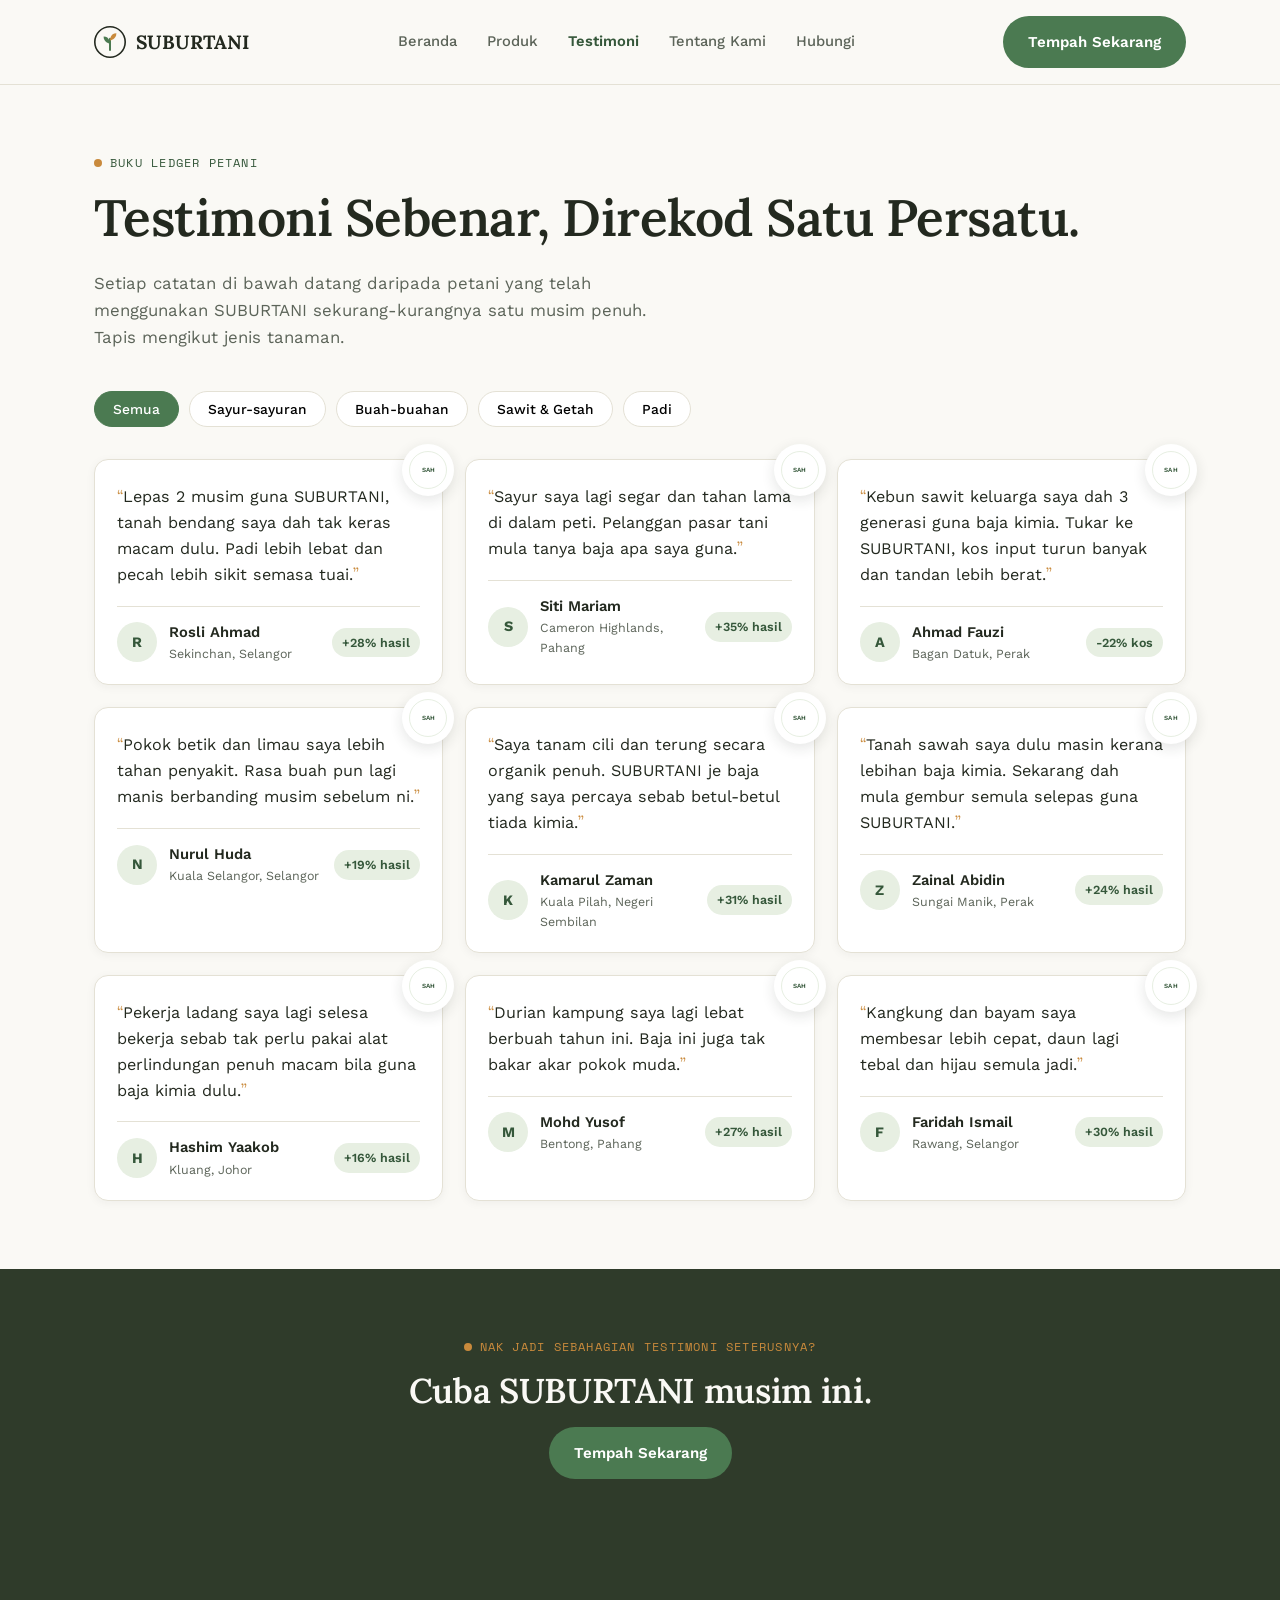
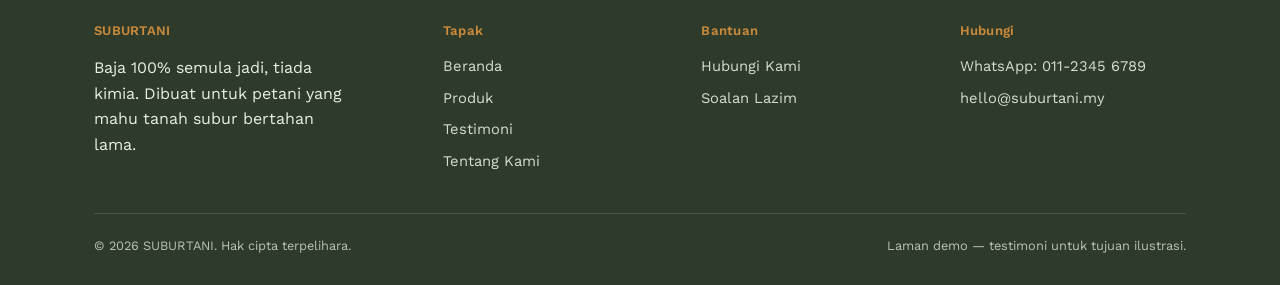
==== testimoni.html @ 47904a4d "Add files via upload" ====
<!DOCTYPE html>
<html lang="ms">
<head>
<meta charset="UTF-8">
<meta name="viewport" content="width=device-width, initial-scale=1.0">
<title>Testimoni Petani — SUBURTANI</title>
<link rel="stylesheet" href="style.css">
</head>
<body>

<header class="site">
  <nav class="nav">
    <a class="logo" href="index.html">
      <svg class="mark" viewBox="0 0 40 40" fill="none">
        <circle cx="20" cy="20" r="19" stroke="#23291F" stroke-width="2"/>
        <path d="M20 30V16" stroke="#4B7A51" stroke-width="2.5" stroke-linecap="round"/>
        <path d="M20 22C20 22 12 21 12 13C20 13 20 22 20 22Z" fill="#4B7A51"/>
        <path d="M20 18C20 18 28 17 28 9C20 9 20 18 20 18Z" fill="#C98A3C"/>
      </svg>
      SUBURTANI
    </a>
    <ul class="nav-links">
      <li><a href="index.html">Beranda</a></li>
      <li><a href="produk.html">Produk</a></li>
      <li><a href="testimoni.html" class="active">Testimoni</a></li>
      <li><a href="tentang-kami.html">Tentang Kami</a></li>
      <li><a href="hubungi.html">Hubungi</a></li>
    </ul>
    <div class="nav-cta">
      <button class="nav-toggle">Menu</button>
      <a href="hubungi.html" class="btn btn-solid">Tempah Sekarang</a>
    </div>
  </nav>
</header>

<section style="padding-bottom:0;">
  <div class="container">
    <p class="eyebrow">Buku Ledger Petani</p>
    <h1>Testimoni Sebenar, Direkod Satu Persatu.</h1>
    <p style="max-width:560px; font-size:1.05rem;">Setiap catatan di bawah datang daripada petani yang telah menggunakan
      SUBURTANI sekurang-kurangnya satu musim penuh. Tapis mengikut jenis tanaman.</p>
  </div>
</section>

<section style="padding-top:24px;">
  <div class="container">
    <div class="filters">
      <button class="filter-btn active" data-filter="semua">Semua</button>
      <button class="filter-btn" data-filter="sayur">Sayur-sayuran</button>
      <button class="filter-btn" data-filter="buah">Buah-buahan</button>
      <button class="filter-btn" data-filter="sawit">Sawit &amp; Getah</button>
      <button class="filter-btn" data-filter="padi">Padi</button>
    </div>

    <div class="grid grid-3">

      <div class="testi-card" data-crop="padi">
        <div class="stamp-badge small">SAH</div>
        <p class="testi-quote">Lepas 2 musim guna SUBURTANI, tanah bendang saya dah tak keras macam dulu. Padi lebih lebat dan pecah lebih sikit semasa tuai.</p>
        <div class="testi-meta">
          <div class="testi-avatar">R</div>
          <div><div class="testi-name">Rosli Ahmad</div><div class="testi-loc">Sekinchan, Selangor</div></div>
          <span class="testi-yield">+28% hasil</span>
        </div>
      </div>

      <div class="testi-card" data-crop="sayur">
        <div class="stamp-badge small">SAH</div>
        <p class="testi-quote">Sayur saya lagi segar dan tahan lama di dalam peti. Pelanggan pasar tani mula tanya baja apa saya guna.</p>
        <div class="testi-meta">
          <div class="testi-avatar">S</div>
          <div><div class="testi-name">Siti Mariam</div><div class="testi-loc">Cameron Highlands, Pahang</div></div>
          <span class="testi-yield">+35% hasil</span>
        </div>
      </div>

      <div class="testi-card" data-crop="sawit">
        <div class="stamp-badge small">SAH</div>
        <p class="testi-quote">Kebun sawit keluarga saya dah 3 generasi guna baja kimia. Tukar ke SUBURTANI, kos input turun banyak dan tandan lebih berat.</p>
        <div class="testi-meta">
          <div class="testi-avatar">A</div>
          <div><div class="testi-name">Ahmad Fauzi</div><div class="testi-loc">Bagan Datuk, Perak</div></div>
          <span class="testi-yield">-22% kos</span>
        </div>
      </div>

      <div class="testi-card" data-crop="buah">
        <div class="stamp-badge small">SAH</div>
        <p class="testi-quote">Pokok betik dan limau saya lebih tahan penyakit. Rasa buah pun lagi manis berbanding musim sebelum ni.</p>
        <div class="testi-meta">
          <div class="testi-avatar">N</div>
          <div><div class="testi-name">Nurul Huda</div><div class="testi-loc">Kuala Selangor, Selangor</div></div>
          <span class="testi-yield">+19% hasil</span>
        </div>
      </div>

      <div class="testi-card" data-crop="sayur">
        <div class="stamp-badge small">SAH</div>
        <p class="testi-quote">Saya tanam cili dan terung secara organik penuh. SUBURTANI je baja yang saya percaya sebab betul-betul tiada kimia.</p>
        <div class="testi-meta">
          <div class="testi-avatar">K</div>
          <div><div class="testi-name">Kamarul Zaman</div><div class="testi-loc">Kuala Pilah, Negeri Sembilan</div></div>
          <span class="testi-yield">+31% hasil</span>
        </div>
      </div>

      <div class="testi-card" data-crop="padi">
        <div class="stamp-badge small">SAH</div>
        <p class="testi-quote">Tanah sawah saya dulu masin kerana lebihan baja kimia. Sekarang dah mula gembur semula selepas guna SUBURTANI.</p>
        <div class="testi-meta">
          <div class="testi-avatar">Z</div>
          <div><div class="testi-name">Zainal Abidin</div><div class="testi-loc">Sungai Manik, Perak</div></div>
          <span class="testi-yield">+24% hasil</span>
        </div>
      </div>

      <div class="testi-card" data-crop="sawit">
        <div class="stamp-badge small">SAH</div>
        <p class="testi-quote">Pekerja ladang saya lagi selesa bekerja sebab tak perlu pakai alat perlindungan penuh macam bila guna baja kimia dulu.</p>
        <div class="testi-meta">
          <div class="testi-avatar">H</div>
          <div><div class="testi-name">Hashim Yaakob</div><div class="testi-loc">Kluang, Johor</div></div>
          <span class="testi-yield">+16% hasil</span>
        </div>
      </div>

      <div class="testi-card" data-crop="buah">
        <div class="stamp-badge small">SAH</div>
        <p class="testi-quote">Durian kampung saya lagi lebat berbuah tahun ini. Baja ini juga tak bakar akar pokok muda.</p>
        <div class="testi-meta">
          <div class="testi-avatar">M</div>
          <div><div class="testi-name">Mohd Yusof</div><div class="testi-loc">Bentong, Pahang</div></div>
          <span class="testi-yield">+27% hasil</span>
        </div>
      </div>

      <div class="testi-card" data-crop="sayur">
        <div class="stamp-badge small">SAH</div>
        <p class="testi-quote">Kangkung dan bayam saya membesar lebih cepat, daun lagi tebal dan hijau semula jadi.</p>
        <div class="testi-meta">
          <div class="testi-avatar">F</div>
          <div><div class="testi-name">Faridah Ismail</div><div class="testi-loc">Rawang, Selangor</div></div>
          <span class="testi-yield">+30% hasil</span>
        </div>
      </div>

    </div>
  </div>
</section>

<section class="bg-soil">
  <div class="container center" style="max-width:640px;">
    <p class="eyebrow" style="color:var(--gold); justify-content:center;">Nak Jadi Sebahagian Testimoni Seterusnya?</p>
    <h2>Cuba SUBURTANI musim ini.</h2>
    <a href="hubungi.html" class="btn btn-solid">Tempah Sekarang</a>
  </div>
</section>

<footer class="site">
  <div class="container">
    <div class="footer-grid">
      <div>
        <h4>SUBURTANI</h4>
        <p style="color:var(--leaf-pale); max-width:260px;">Baja 100% semula jadi, tiada kimia. Dibuat untuk petani yang mahu tanah subur bertahan lama.</p>
      </div>
      <div>
        <h4>Tapak</h4>
        <ul>
          <li><a href="index.html">Beranda</a></li>
          <li><a href="produk.html">Produk</a></li>
          <li><a href="testimoni.html">Testimoni</a></li>
          <li><a href="tentang-kami.html">Tentang Kami</a></li>
        </ul>
      </div>
      <div>
        <h4>Bantuan</h4>
        <ul>
          <li><a href="hubungi.html">Hubungi Kami</a></li>
          <li><a href="hubungi.html">Soalan Lazim</a></li>
        </ul>
      </div>
      <div>
        <h4>Hubungi</h4>
        <ul>
          <li>WhatsApp: 011-2345 6789</li>
          <li>hello@suburtani.my</li>
        </ul>
      </div>
    </div>
    <div class="footer-bottom">
      <span>© 2026 SUBURTANI. Hak cipta terpelihara.</span>
      <span>Laman demo — testimoni untuk tujuan ilustrasi.</span>
    </div>
  </div>
</footer>

<script src="script.js"></script>
</body>
</html>
---- style.css ----
/* =========================================================
   SUBURTANI — Baja 100% Semula Jadi, Tiada Kimia
   Design language: modern, simple, warm-natural (calm, not trendy)
   ========================================================= */

@import url('https://fonts.googleapis.com/css2?family=Lora:wght@500;600;700&family=Space+Mono:wght@400;700&family=Work+Sans:wght@400;500;600;700&display=swap');

:root{
  /* ---- palette: soft neutral paper + natural greens ---- */
  --kraft:        #FAF9F5;   /* page background — warm off-white */
  --kraft-dark:   #F1EFE6;   /* alternating section / card background */
  --kraft-deep:   #E4E1D5;   /* borders, hairlines */
  --ink:          #23291F;   /* primary text */
  --ink-soft:     #5C6459;   /* secondary text */
  --soil:         #2F3B2A;   /* dark section background (footer, CTA) */
  --soil-mid:     #3E4C38;
  --leaf:         #4B7A51;   /* primary green accent */
  --leaf-deep:    #35573A;
  --leaf-pale:    #E7EFE2;
  --stamp:        #A6482F;   /* muted clay — used sparingly for contrast/negative */
  --gold:         #C98A3C;   /* warm ochre — small highlight touches */
  --paper-edge: rgba(35,41,31,0.08);

  --display: 'Lora', serif;
  --body: 'Work Sans', sans-serif;
  --mono: 'Space Mono', monospace;

  --radius: 14px;
  --radius-sm: 10px;
  --container: 1140px;
}

*{ box-sizing: border-box; }
html{ scroll-behavior: smooth; }

body{
  margin:0;
  background: var(--kraft);
  color: var(--ink);
  font-family: var(--body);
  line-height: 1.6;
  -webkit-font-smoothing: antialiased;
}

a{ color: inherit; text-decoration: none; }
img{ max-width:100%; display:block; }
ul{ margin:0; padding:0; list-style:none; }

.container{
  max-width: var(--container);
  margin: 0 auto;
  padding: 0 24px;
}

.eyebrow{
  font-family: var(--mono);
  font-size: 0.76rem;
  letter-spacing: 0.1em;
  text-transform: uppercase;
  color: var(--leaf-deep);
  display:flex;
  align-items:center;
  gap:8px;
  margin-bottom: 14px;
}
.eyebrow::before{
  content:"";
  width:8px; height:8px;
  border-radius:50%;
  background: var(--gold);
  display:inline-block;
}

h1,h2,h3{
  font-family: var(--display);
  font-weight:600;
  color: var(--ink);
  line-height: 1.18;
  letter-spacing: -0.01em;
  margin: 0 0 0.45em;
}
h1{ font-size: clamp(2.1rem, 4.6vw, 3.2rem); font-weight:600; }
h2{ font-size: clamp(1.5rem, 3vw, 2.15rem); }
h3{ font-family: var(--body); font-weight:600; font-size: 1.08rem; color: var(--ink); }

p{ margin: 0 0 1em; color: var(--ink-soft); }

.btn{
  display:inline-flex;
  align-items:center;
  gap:8px;
  font-family: var(--body);
  font-weight:600;
  font-size:0.94rem;
  padding: 13px 24px;
  border-radius: 999px;
  border: 1.5px solid transparent;
  cursor:pointer;
  transition: all .18s ease;
}
.btn-solid{
  background: var(--leaf);
  color: #fff;
}
.btn-solid:hover{ background: var(--leaf-deep); transform: translateY(-1px); }
.btn-outline{
  background: transparent;
  color: var(--ink);
  border-color: var(--kraft-deep);
}
.btn-outline:hover{ border-color: var(--leaf); color: var(--leaf-deep); }

/* ---------------- Header / nav ---------------- */
header.site{
  position: sticky; top:0; z-index: 50;
  background: rgba(250,249,245,0.92);
  backdrop-filter: blur(6px);
  border-bottom: 1px solid var(--kraft-deep);
}
.nav{
  display:flex; align-items:center; justify-content:space-between;
  padding: 16px 24px;
  max-width: var(--container);
  margin: 0 auto;
}
.logo{
  font-family: var(--display);
  font-weight:700;
  font-size: 1.2rem;
  display:flex; align-items:center; gap:10px;
}
.logo .mark{
  width:32px; height:32px; flex:none;
}
.nav-links{
  display:flex; gap:30px;
  font-family: var(--body);
  font-size:0.92rem;
  font-weight:500;
  color: var(--ink-soft);
}
.nav-links a{
  position:relative;
  padding: 4px 0;
  transition: color .15s ease;
}
.nav-links a:hover{ color: var(--ink); }
.nav-links a.active{ color: var(--leaf-deep); font-weight:600; }
.nav-cta{ display:flex; align-items:center; gap:18px; }
.nav-toggle{
  display:none;
  background:none; border:none; cursor:pointer;
  font-family: var(--body); font-size:0.9rem; font-weight:600;
  border:1.5px solid var(--kraft-deep); border-radius:var(--radius-sm); padding:8px 14px;
}

@media (max-width: 860px){
  .nav-links{
    position:absolute; top:100%; left:0; right:0;
    background: var(--kraft);
    flex-direction:column;
    padding: 18px 24px 24px;
    border-bottom: 1px solid var(--kraft-deep);
    display:none;
    gap:16px;
  }
  .nav-links.open{ display:flex; }
  .nav-toggle{ display:inline-flex; }
  .nav-cta .btn{ display:none; }
}

/* ---------------- Badge (verification mark) ---------------- */
.stamp-badge{
  --stamp-color: var(--leaf-deep);
  position: relative;
  width: 108px; height:108px;
  border-radius:50%;
  display:flex; align-items:center; justify-content:center;
  text-align:center;
  font-family: var(--body);
  font-weight:600;
  font-size: 0.68rem;
  letter-spacing:0.03em;
  color: var(--stamp-color);
  background: #fff;
  box-shadow: 0 6px 20px rgba(35,41,31,0.1);
  flex:none;
}
.stamp-badge::before{
  content:"";
  position:absolute; inset:7px;
  border: 1.5px solid var(--leaf-pale);
  border-radius: 50%;
}
.stamp-badge.small{ width:60px; height:60px; font-size:0.5rem; box-shadow: 0 4px 14px rgba(35,41,31,0.12); }

/* ---------------- Ledger stats strip ---------------- */
.ledger{
  background: var(--soil);
  color: var(--kraft);
  padding: 36px 0;
}
.ledger .container{
  display:flex; flex-wrap:wrap; gap: 28px 48px;
  justify-content:space-between;
}
.ledger-item{ font-family: var(--body); }
.ledger-item .num{
  font-family: var(--display);
  font-size: 1.9rem; font-weight:700; color: #fff;
  display:block;
}
.ledger-item .label{
  font-size:0.78rem; letter-spacing:0.03em;
  color: var(--leaf-pale);
  opacity:0.85;
}

/* ---------------- Sections ---------------- */
section{ padding: 68px 0; }
.section-head{ max-width: 620px; margin-bottom: 40px; }

.torn-divider{
  height: 1px;
  background: var(--kraft-deep);
}

/* ---------------- Cards ---------------- */
.grid{ display:grid; gap: 22px; }
.grid-3{ grid-template-columns: repeat(3,1fr); }
.grid-2{ grid-template-columns: repeat(2,1fr); }
@media (max-width: 900px){
  .grid-3, .grid-2{ grid-template-columns: 1fr; }
}

.card{
  background: #fff;
  border: 1px solid var(--kraft-deep);
  border-radius: var(--radius);
  padding: 28px;
  position:relative;
}

.testi-card{
  background: #fff;
  border: 1px solid var(--kraft-deep);
  border-radius: var(--radius);
  padding: 24px 22px 20px;
  position:relative;
  box-shadow: 0 2px 10px rgba(35,41,31,0.05);
}
.testi-card .stamp-badge{
  position:absolute; top:-16px; right:-12px;
  width:52px; height:52px; font-size:0.4rem;
}
.testi-quote{
  font-family: var(--body);
  font-size:1.01rem;
  color: var(--ink);
  margin-bottom: 18px;
}
.testi-quote::before{ content:"“"; color: var(--gold); font-family: var(--display); }
.testi-quote::after{ content:"”"; color: var(--gold); font-family: var(--display); }
.testi-meta{
  display:flex; align-items:center; gap:12px;
  border-top: 1px solid var(--kraft-deep);
  padding-top: 14px;
}
.testi-avatar{
  width:40px; height:40px; border-radius:50%;
  background: var(--leaf-pale);
  color: var(--leaf-deep); font-family:var(--body); font-weight:700; font-size:0.9rem;
  display:flex; align-items:center; justify-content:center;
  flex:none;
}
.testi-name{ font-weight:600; font-size:0.92rem; }
.testi-loc{ font-family: var(--body); font-size:0.78rem; color: var(--ink-soft); }
.testi-yield{
  margin-left:auto;
  font-family: var(--body);
  font-weight:600;
  font-size:0.78rem;
  background: var(--leaf-pale);
  color: var(--leaf-deep);
  padding: 5px 10px;
  border-radius: 999px;
  white-space:nowrap;
}

/* ---------------- Comparison table ---------------- */
.compare{
  width:100%;
  border-collapse: separate;
  border-spacing: 0;
  font-family: var(--body);
  font-size: 0.92rem;
  background:#fff;
  border-radius: var(--radius);
  overflow:hidden;
  border: 1px solid var(--kraft-deep);
}
.compare th, .compare td{
  border-bottom: 1px solid var(--kraft-deep);
  padding: 14px 16px;
  text-align:left;
  vertical-align:top;
}
.compare tbody tr:last-child td{ border-bottom:none; }
.compare thead th{
  background: var(--kraft-dark);
  color: var(--ink);
  font-weight:600;
  font-size:0.8rem;
  border-bottom: 1px solid var(--kraft-deep);
}
.compare td.good{ color: var(--leaf-deep); font-weight:500; }
.compare td.bad{ color: var(--stamp); font-weight:500; }

/* ---------------- Steps ---------------- */
.steps{ counter-reset: step; display:flex; flex-direction:column; gap:0; }
.step{
  display:grid; grid-template-columns: 52px 1fr;
  gap: 20px;
  padding: 22px 0;
  border-bottom: 1px solid var(--kraft-deep);
}
.step:last-child{ border-bottom:none; }
.step-num{
  counter-increment: step;
  font-family: var(--display);
  font-weight:700;
  font-size: 1.15rem;
  color: var(--leaf-deep);
  background: var(--leaf-pale);
  width:48px; height:48px;
  border-radius:50%;
  display:flex; align-items:center; justify-content:center;
}
.step-num::before{ content: counter(step); }

/* ---------------- Filter tabs ---------------- */
.filters{ display:flex; flex-wrap:wrap; gap:10px; margin-bottom: 32px; }
.filter-btn{
  font-family: var(--body);
  font-weight:500;
  font-size:0.86rem;
  padding: 9px 18px;
  border: 1.5px solid var(--kraft-deep);
  border-radius: 999px;
  background: #fff;
  cursor:pointer;
  transition: all .15s ease;
}
.filter-btn.active{ background: var(--leaf); color:#fff; border-color: var(--leaf); }

/* ---------------- Footer ---------------- */
footer.site{
  background: var(--soil);
  color: var(--kraft);
  padding: 56px 0 28px;
}
footer.site a{ transition: color .15s ease; }
footer.site a:hover{ color: var(--gold); }
.footer-grid{
  display:grid; grid-template-columns: 1.4fr 1fr 1fr 1fr; gap: 32px;
  padding-bottom: 32px;
  border-bottom: 1px solid rgba(250,249,245,0.14);
}
@media (max-width: 760px){ .footer-grid{ grid-template-columns: 1fr 1fr; } }
.footer-grid h4{
  font-family: var(--body);
  font-size:0.82rem; font-weight:600; letter-spacing:0.02em;
  color: var(--gold);
  margin-bottom: 14px;
}
.footer-grid li{ margin-bottom:8px; font-size:0.92rem; color: var(--leaf-pale); opacity:0.9; }
.footer-bottom{
  padding-top: 22px;
  display:flex; justify-content:space-between; flex-wrap:wrap; gap:10px;
  font-family: var(--body); font-size:0.8rem; color: var(--leaf-pale); opacity:0.75;
}

/* ---------------- Utility ---------------- */
.center{ text-align:center; margin-left:auto; margin-right:auto; }
.mt-40{ margin-top:40px; }
.bg-soil{ background: var(--soil); color: var(--kraft); }
.bg-soil h2, .bg-soil h1{ color: var(--kraft); }
.bg-soil p{ color: var(--leaf-pale); }

.hero{
  padding-top: 56px;
  position:relative;
  overflow:hidden;
}
.hero-grid{
  display:grid;
  grid-template-columns: 1.1fr 0.9fr;
  gap: 44px;
  align-items:center;
}
@media (max-width: 900px){
  .hero-grid{ grid-template-columns: 1fr; }
}
.hero-art{ position:relative; }
.hero-art .stamp-badge{
  position:absolute;
  top: -6px; right: 6px;
  width:96px; height:96px;
}

.accordion-item{
  border-bottom: 1px solid var(--kraft-deep);
}
.accordion-q{
  width:100%;
  text-align:left;
  background:none; border:none;
  padding: 18px 0;
  font-family: var(--body);
  font-weight:600;
  font-size: 1rem;
  cursor:pointer;
  display:flex; justify-content:space-between; align-items:center;
  color: var(--ink);
}
.accordion-a{
  max-height:0;
  overflow:hidden;
  transition: max-height .25s ease;
}
.accordion-a p{ padding-bottom: 18px; }
.accordion-item.open .accordion-a{ max-height: 300px; }
.accordion-icon{ font-family: var(--body); font-weight:600; font-size:1.2rem; color: var(--leaf-deep); }
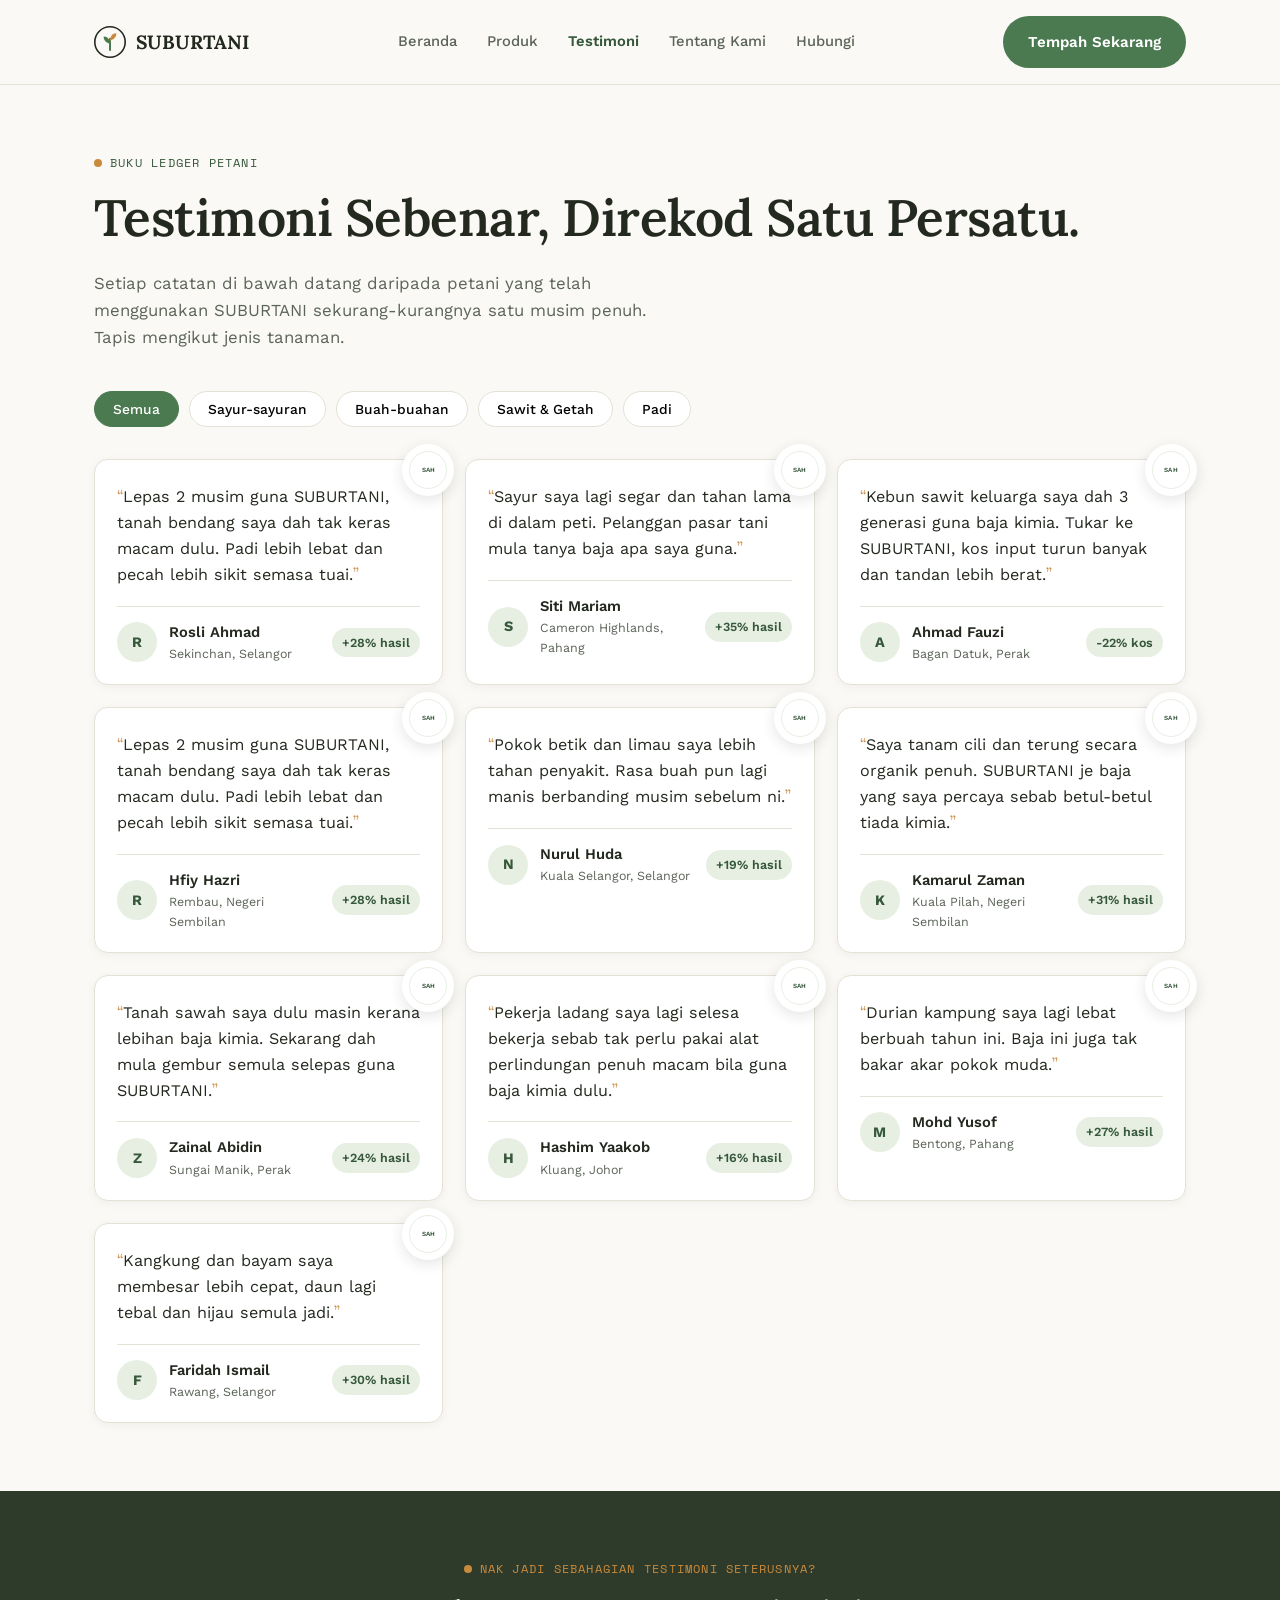
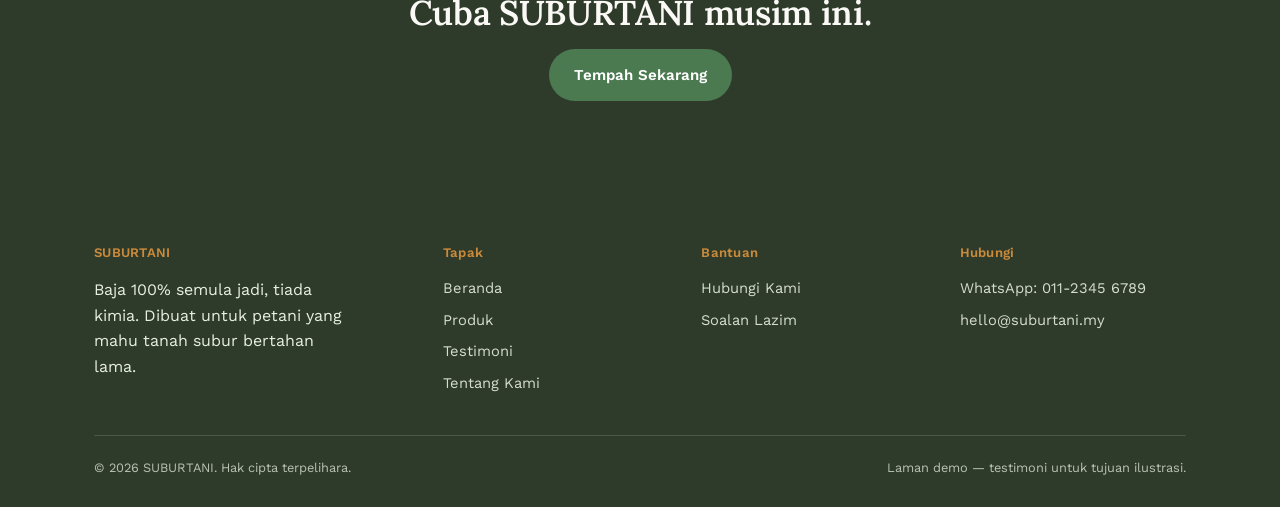
==== commit 06b1b809: "Update testimoni.html" ====
--- a/testimoni.html
+++ b/testimoni.html
@@ -84,6 +84,16 @@
         </div>
       </div>
 
+      <div class="testi-card" data-crop="padi">
+        <div class="stamp-badge small">SAH</div>
+        <p class="testi-quote">Lepas 2 musim guna SUBURTANI, tanah bendang saya dah tak keras macam dulu. Padi lebih lebat dan pecah lebih sikit semasa tuai.</p>
+        <div class="testi-meta">
+          <div class="testi-avatar">R</div>
+          <div><div class="testi-name">Hfiy Hazri</div><div class="testi-loc">Rembau, Negeri Sembilan</div></div>
+          <span class="testi-yield">+28% hasil</span>
+        </div>
+      </div>
+
       <div class="testi-card" data-crop="buah">
         <div class="stamp-badge small">SAH</div>
         <p class="testi-quote">Pokok betik dan limau saya lebih tahan penyakit. Rasa buah pun lagi manis berbanding musim sebelum ni.</p>
